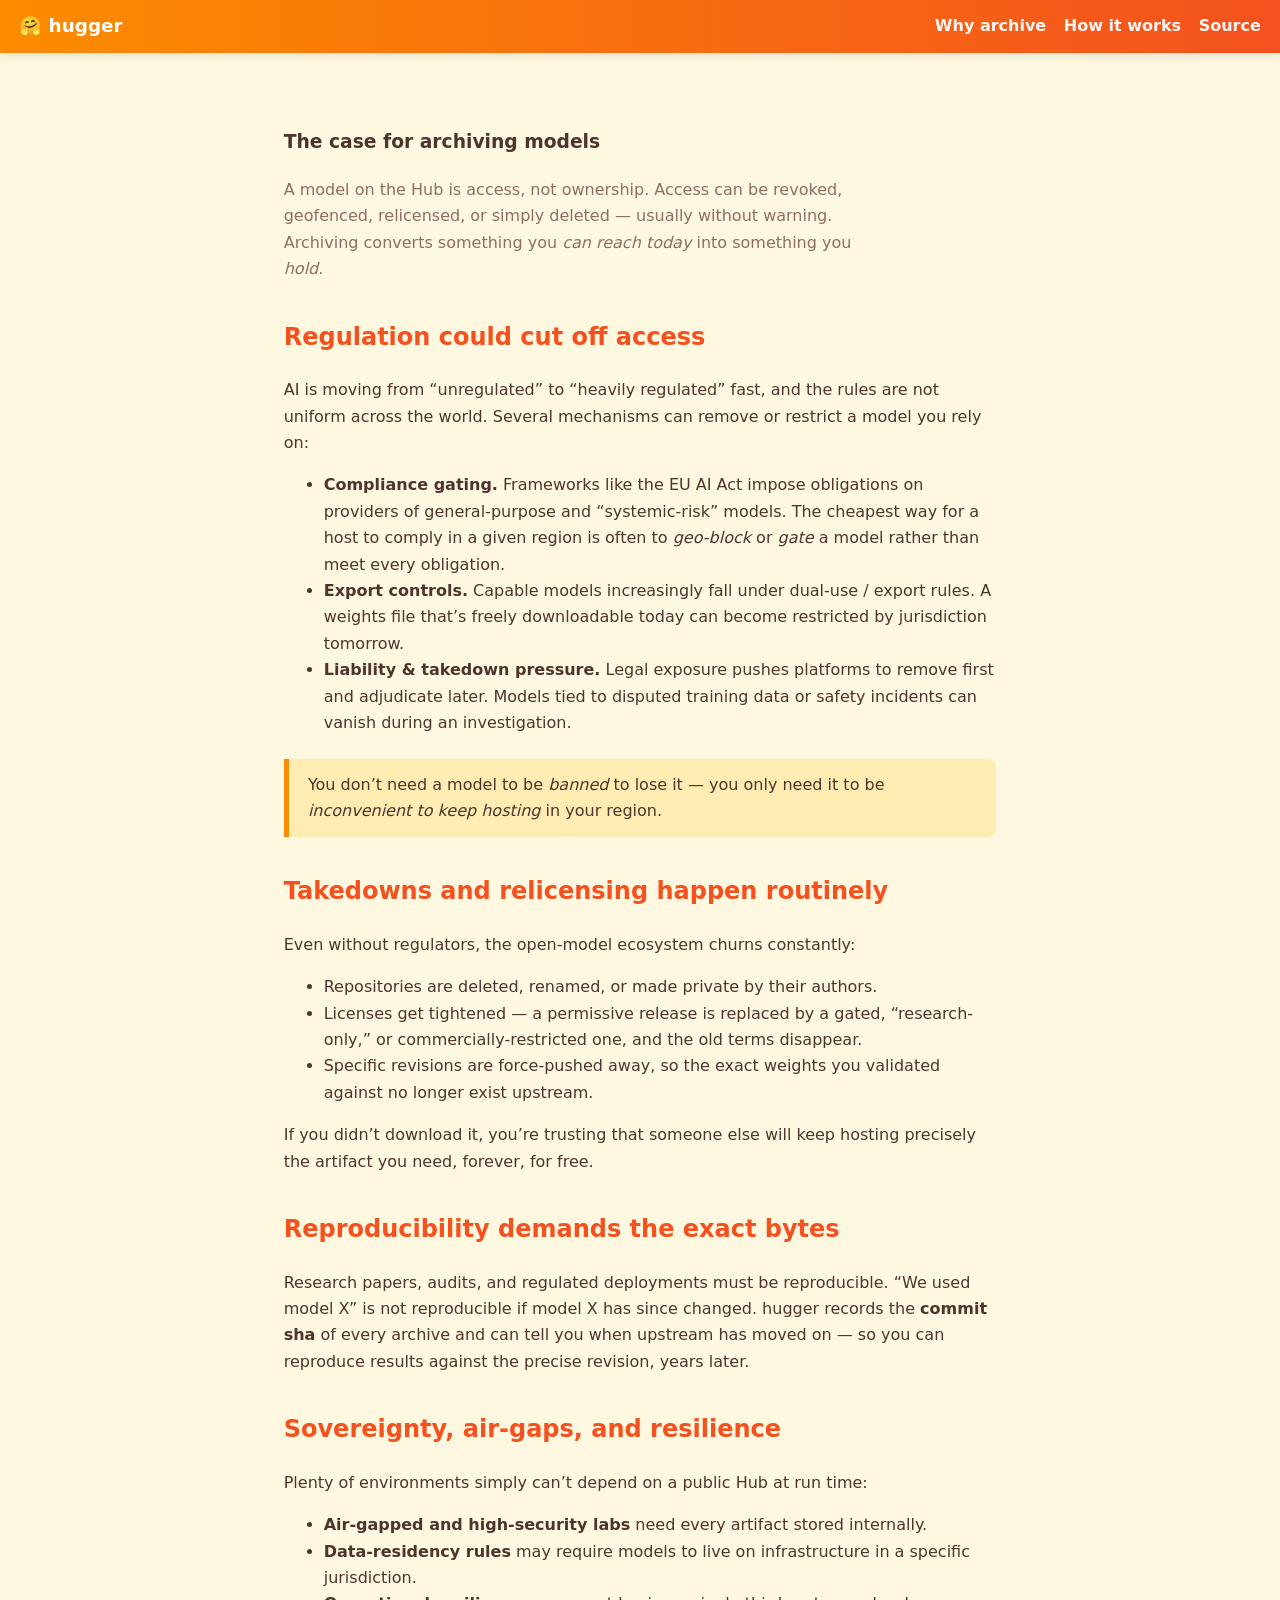
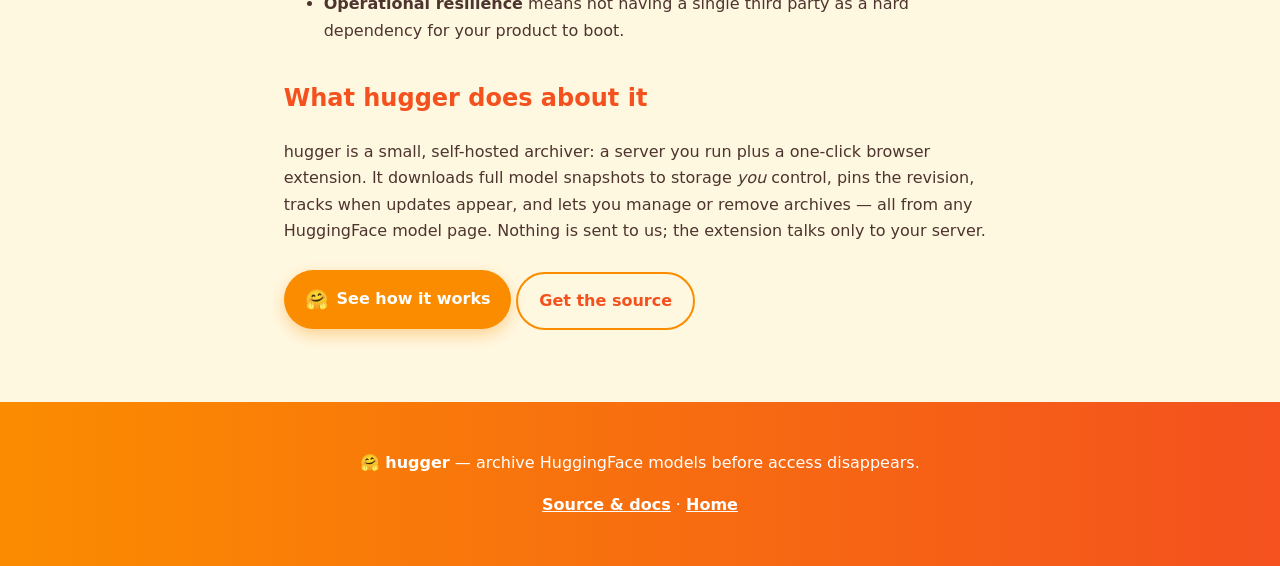
==== website/why.html @ 246c55b5 "Add landing site under website/ explaining the extension Static, no-build site in the app's yellow/o" ====
<!doctype html>
<html lang="en">
<head>
  <meta charset="utf-8" />
  <meta name="viewport" content="width=device-width, initial-scale=1, viewport-fit=cover" />
  <title>The case for archiving models — hugger</title>
  <meta name="description" content="Why keeping your own copy of HuggingFace models matters: regulation, takedowns, relicensing, reproducibility, and sovereignty." />
  <link rel="icon" href="data:image/svg+xml,<svg xmlns='http://www.w3.org/2000/svg' viewBox='0 0 100 100'><text y='.9em' font-size='90'>🤗</text></svg>" />
  <link rel="stylesheet" href="style.css" />
</head>
<body>
  <nav class="nav">
    <a class="brand" href="index.html"><span>🤗</span> hugger</a>
    <span class="links">
      <a href="index.html#why">Why archive</a>
      <a href="index.html#how">How it works</a>
      <a href="https://git.plan.ai/plan-ai/hugger">Source</a>
    </span>
  </nav>

  <section>
    <article class="prose">
      <h1>The case for archiving models</h1>
      <p class="lead">A model on the Hub is access, not ownership. Access can be revoked, geofenced, relicensed, or simply deleted — usually without warning. Archiving converts something you <em>can reach today</em> into something you <em>hold</em>.</p>

      <h2>Regulation could cut off access</h2>
      <p>AI is moving from “unregulated” to “heavily regulated” fast, and the rules are not uniform across the world. Several mechanisms can remove or restrict a model you rely on:</p>
      <ul>
        <li><strong>Compliance gating.</strong> Frameworks like the EU AI Act impose obligations on providers of general-purpose and “systemic-risk” models. The cheapest way for a host to comply in a given region is often to <em>geo-block</em> or <em>gate</em> a model rather than meet every obligation.</li>
        <li><strong>Export controls.</strong> Capable models increasingly fall under dual-use / export rules. A weights file that’s freely downloadable today can become restricted by jurisdiction tomorrow.</li>
        <li><strong>Liability &amp; takedown pressure.</strong> Legal exposure pushes platforms to remove first and adjudicate later. Models tied to disputed training data or safety incidents can vanish during an investigation.</li>
      </ul>
      <blockquote>You don’t need a model to be <em>banned</em> to lose it — you only need it to be <em>inconvenient to keep hosting</em> in your region.</blockquote>

      <h2>Takedowns and relicensing happen routinely</h2>
      <p>Even without regulators, the open-model ecosystem churns constantly:</p>
      <ul>
        <li>Repositories are deleted, renamed, or made private by their authors.</li>
        <li>Licenses get tightened — a permissive release is replaced by a gated, “research-only,” or commercially-restricted one, and the old terms disappear.</li>
        <li>Specific revisions are force-pushed away, so the exact weights you validated against no longer exist upstream.</li>
      </ul>
      <p>If you didn’t download it, you’re trusting that someone else will keep hosting precisely the artifact you need, forever, for free.</p>

      <h2>Reproducibility demands the exact bytes</h2>
      <p>Research papers, audits, and regulated deployments must be reproducible. “We used model X” is not reproducible if model X has since changed. hugger records the <strong>commit sha</strong> of every archive and can tell you when upstream has moved on — so you can reproduce results against the precise revision, years later.</p>

      <h2>Sovereignty, air-gaps, and resilience</h2>
      <p>Plenty of environments simply can’t depend on a public Hub at run time:</p>
      <ul>
        <li><strong>Air-gapped and high-security labs</strong> need every artifact stored internally.</li>
        <li><strong>Data-residency rules</strong> may require models to live on infrastructure in a specific jurisdiction.</li>
        <li><strong>Operational resilience</strong> means not having a single third party as a hard dependency for your product to boot.</li>
      </ul>

      <h2>What hugger does about it</h2>
      <p>hugger is a small, self-hosted archiver: a server you run plus a one-click browser extension. It downloads full model snapshots to storage <em>you</em> control, pins the revision, tracks when updates appear, and lets you manage or remove archives — all from any HuggingFace model page. Nothing is sent to us; the extension talks only to your server.</p>
      <p style="margin-top:1.6rem">
        <a class="btn" href="index.html#how"><span class="ico">🤗</span> See how it works</a>
        <a class="btn ghost" href="https://git.plan.ai/plan-ai/hugger">Get the source</a>
      </p>
    </article>
  </section>

  <footer>
    <p>🤗 <strong>hugger</strong> — archive HuggingFace models before access disappears.</p>
    <p><a href="https://git.plan.ai/plan-ai/hugger">Source &amp; docs</a> · <a href="index.html">Home</a></p>
  </footer>
</body>
</html>
---- website/style.css ----
:root {
  --bg: #FFF8E1;
  --surface: #FFECB3;
  --surface-2: #FFE082;
  --ink: #4E342E;
  --muted: #8D6E63;
  --accent: #FB8C00;
  --accent-2: #F4511E;
  --danger: #E53935;
  --ok: #2E7D32;
  --radius: 14px;
  --maxw: 1000px;
}

* { box-sizing: border-box; }

html { scroll-behavior: smooth; }

body {
  margin: 0;
  background: var(--bg);
  color: var(--ink);
  font-family: system-ui, -apple-system, "Segoe UI", Roboto, sans-serif;
  line-height: 1.65;
}

a { color: var(--accent-2); }

/* --- top nav --- */
.nav {
  position: sticky;
  top: 0;
  z-index: 10;
  display: flex;
  align-items: center;
  gap: 1rem;
  padding: .7rem 1.2rem;
  background: linear-gradient(90deg, var(--accent), var(--accent-2));
  color: #fff;
  box-shadow: 0 2px 10px rgba(0, 0, 0, .12);
}
.nav .brand { font-weight: 800; font-size: 1.15rem; display: flex; align-items: center; gap: .4rem; text-decoration: none; color: #fff; }
.nav .links { margin-left: auto; display: flex; gap: 1.1rem; }
.nav .links a { color: #fff; text-decoration: none; font-weight: 600; opacity: .95; }
.nav .links a:hover { opacity: 1; text-decoration: underline; }

/* --- layout --- */
section { padding: 3.5rem 1.2rem; }
.wrap { max-width: var(--maxw); margin: 0 auto; }
.center { text-align: center; }

/* --- hero --- */
.hero {
  padding-top: 4.5rem;
  padding-bottom: 3rem;
  background:
    radial-gradient(900px 380px at 50% -8%, #FFFDE7 0%, rgba(255, 253, 231, 0) 70%),
    var(--bg);
}
.hero .emoji {
  font-size: clamp(5rem, 18vw, 9rem);
  line-height: 1;
  filter: drop-shadow(0 8px 18px rgba(244, 81, 30, .25));
  animation: bob 4s ease-in-out infinite;
}
@keyframes bob { 0%,100% { transform: translateY(0); } 50% { transform: translateY(-10px); } }
@media (prefers-reduced-motion: reduce) { .hero .emoji { animation: none; } }

.hero h1 {
  font-size: clamp(2.8rem, 8vw, 4.5rem);
  margin: .4rem 0 .2rem;
  background: linear-gradient(90deg, var(--accent), var(--accent-2));
  -webkit-background-clip: text;
  background-clip: text;
  color: transparent;
  letter-spacing: -.02em;
}
.hero .tagline {
  font-size: clamp(1.1rem, 2.6vw, 1.5rem);
  color: var(--muted);
  max-width: 36ch;
  margin: .3rem auto 1.8rem;
}

/* --- buttons --- */
.btns { display: flex; flex-wrap: wrap; gap: .8rem; justify-content: center; }
.btn {
  display: inline-flex;
  align-items: center;
  gap: .5rem;
  padding: .85rem 1.3rem;
  border-radius: 999px;
  font-weight: 700;
  text-decoration: none;
  background: var(--accent);
  color: #fff;
  box-shadow: 0 6px 16px rgba(251, 140, 0, .35);
  transition: transform .12s ease, background .12s ease;
}
.btn:hover { background: var(--accent-2); transform: translateY(-2px); }
.btn.ghost { background: transparent; color: var(--accent-2); border: 2px solid var(--accent); box-shadow: none; }
.btn.ghost:hover { background: var(--surface-2); }
.btn .ico { font-size: 1.2em; }
.subtle { color: var(--muted); font-size: .9rem; margin-top: 1rem; }

/* --- cards --- */
.grid { display: grid; gap: 1.2rem; grid-template-columns: repeat(auto-fit, minmax(230px, 1fr)); }
.card {
  background: var(--surface);
  border: 1px solid var(--surface-2);
  border-radius: var(--radius);
  padding: 1.4rem;
}
.card h3 { margin: .2rem 0 .5rem; color: var(--accent-2); }
.card .ico { font-size: 1.8rem; }

.alt { background: var(--surface); }
h2.section-title { font-size: clamp(1.6rem, 4vw, 2.2rem); margin-top: 0; }
.lead { color: var(--muted); max-width: 60ch; }

/* --- steps --- */
.steps { counter-reset: step; display: grid; gap: 1rem; }
.step { display: flex; gap: 1rem; align-items: flex-start; }
.step .n {
  counter-increment: step;
  flex: 0 0 auto;
  width: 2rem; height: 2rem;
  border-radius: 999px;
  background: var(--accent);
  color: #fff; font-weight: 800;
  display: grid; place-items: center;
}
.step .n::before { content: counter(step); }

/* --- footer --- */
footer {
  background: linear-gradient(90deg, var(--accent), var(--accent-2));
  color: #fff;
  padding: 2rem 1.2rem;
  text-align: center;
}
footer a { color: #fff; font-weight: 600; }

/* --- prose (why page) --- */
.prose { max-width: 70ch; margin: 0 auto; }
.prose h2 { color: var(--accent-2); margin-top: 2.2rem; }
.prose blockquote {
  margin: 1.4rem 0;
  padding: .8rem 1.2rem;
  border-left: 5px solid var(--accent);
  background: var(--surface);
  border-radius: 0 8px 8px 0;
  color: var(--ink);
}
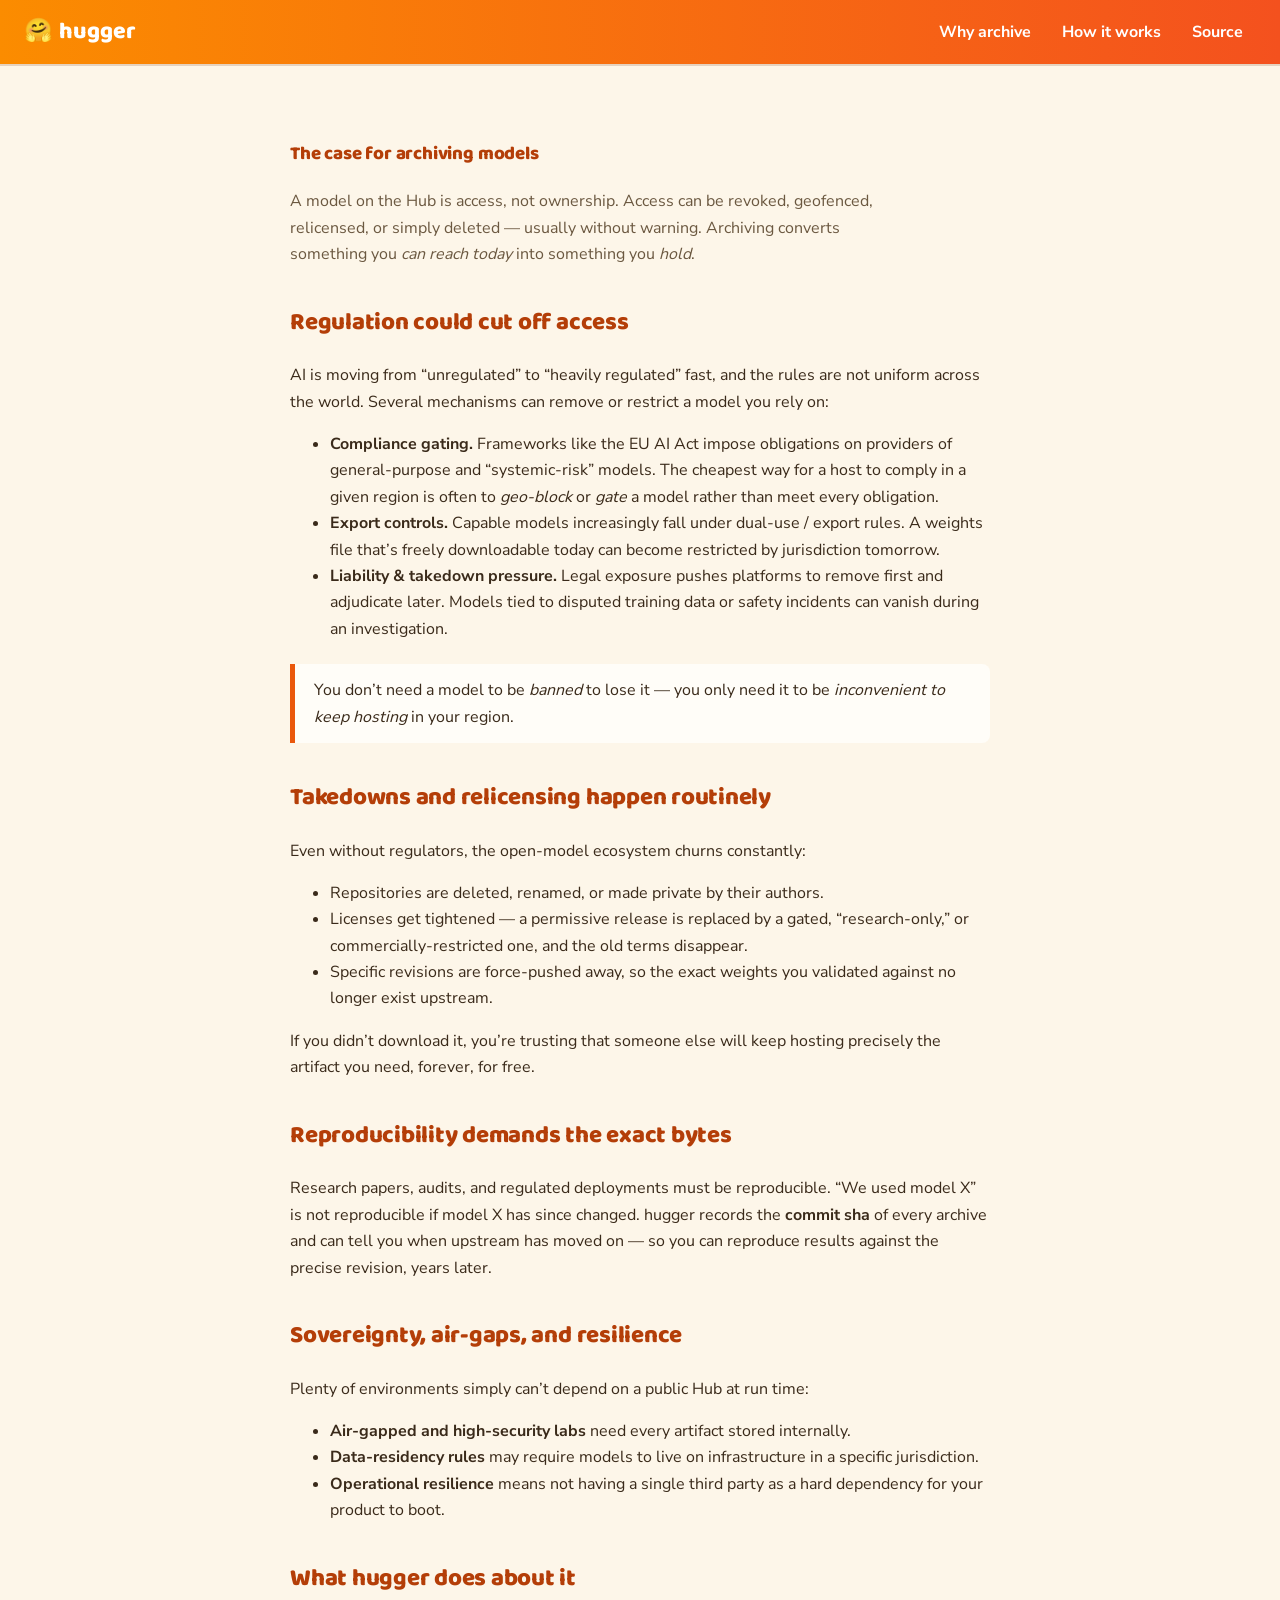
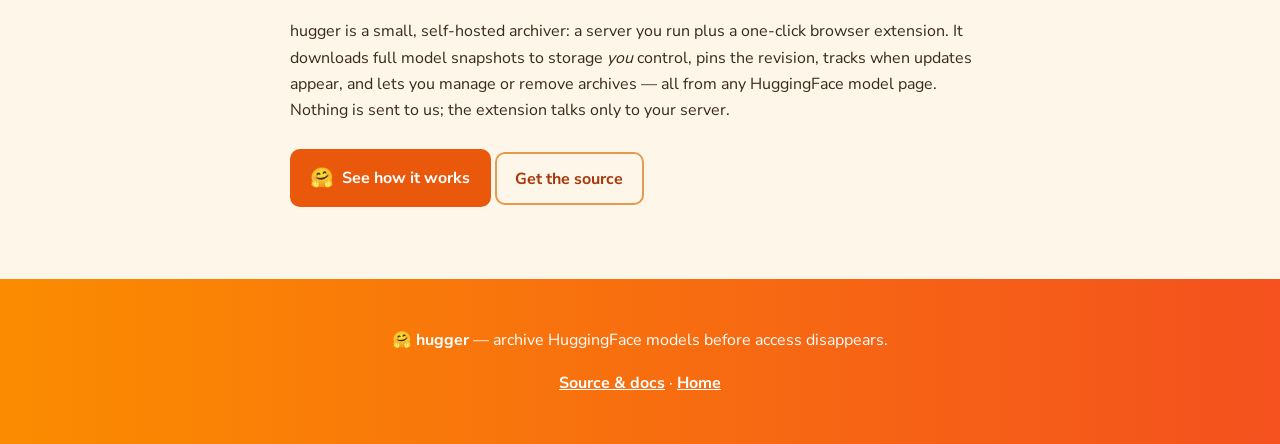
==== commit 5f5d4325: "Restyle marketing website to match app design system Cream palette, app-orange accents, self-hosted " ====
--- a/website/why.html
+++ b/website/why.html
@@ -6,6 +6,7 @@
   <title>The case for archiving models — hugger</title>
   <meta name="description" content="Why keeping your own copy of HuggingFace models matters: regulation, takedowns, relicensing, reproducibility, and sovereignty." />
   <link rel="icon" href="data:image/svg+xml,<svg xmlns='http://www.w3.org/2000/svg' viewBox='0 0 100 100'><text y='.9em' font-size='90'>🤗</text></svg>" />
+  <link rel="stylesheet" href="fonts.css" />
   <link rel="stylesheet" href="style.css" />
 </head>
 <body>
--- a/website/fonts.css
+++ b/website/fonts.css
@@ -0,0 +1,170 @@
+/* latin-ext */
+@font-face {
+  font-family: 'Baloo 2';
+  font-style: normal;
+  font-weight: 700;
+  font-display: swap;
+  src: url(fonts/Baloo2-700-latin-ext.woff2) format('woff2');
+  unicode-range: U+0100-02BA, U+02BD-02C5, U+02C7-02CC, U+02CE-02D7, U+02DD-02FF, U+0304, U+0308, U+0329, U+1D00-1DBF, U+1E00-1E9F, U+1EF2-1EFF, U+2020, U+20A0-20AB, U+20AD-20C0, U+2113, U+2C60-2C7F, U+A720-A7FF;
+}
+/* latin */
+@font-face {
+  font-family: 'Baloo 2';
+  font-style: normal;
+  font-weight: 700;
+  font-display: swap;
+  src: url(fonts/Baloo2-700-latin.woff2) format('woff2');
+  unicode-range: U+0000-00FF, U+0131, U+0152-0153, U+02BB-02BC, U+02C6, U+02DA, U+02DC, U+0304, U+0308, U+0329, U+2000-206F, U+20AC, U+2122, U+2191, U+2193, U+2212, U+2215, U+FEFF, U+FFFD;
+}
+/* latin-ext */
+@font-face {
+  font-family: 'Baloo 2';
+  font-style: normal;
+  font-weight: 800;
+  font-display: swap;
+  src: url(fonts/Baloo2-800-latin-ext.woff2) format('woff2');
+  unicode-range: U+0100-02BA, U+02BD-02C5, U+02C7-02CC, U+02CE-02D7, U+02DD-02FF, U+0304, U+0308, U+0329, U+1D00-1DBF, U+1E00-1E9F, U+1EF2-1EFF, U+2020, U+20A0-20AB, U+20AD-20C0, U+2113, U+2C60-2C7F, U+A720-A7FF;
+}
+/* latin */
+@font-face {
+  font-family: 'Baloo 2';
+  font-style: normal;
+  font-weight: 800;
+  font-display: swap;
+  src: url(fonts/Baloo2-800-latin.woff2) format('woff2');
+  unicode-range: U+0000-00FF, U+0131, U+0152-0153, U+02BB-02BC, U+02C6, U+02DA, U+02DC, U+0304, U+0308, U+0329, U+2000-206F, U+20AC, U+2122, U+2191, U+2193, U+2212, U+2215, U+FEFF, U+FFFD;
+}
+/* latin-ext */
+@font-face {
+  font-family: 'JetBrains Mono';
+  font-style: normal;
+  font-weight: 400;
+  font-display: swap;
+  src: url(fonts/JetBrainsMono-400-latin-ext.woff2) format('woff2');
+  unicode-range: U+0100-02BA, U+02BD-02C5, U+02C7-02CC, U+02CE-02D7, U+02DD-02FF, U+0304, U+0308, U+0329, U+1D00-1DBF, U+1E00-1E9F, U+1EF2-1EFF, U+2020, U+20A0-20AB, U+20AD-20C0, U+2113, U+2C60-2C7F, U+A720-A7FF;
+}
+/* latin */
+@font-face {
+  font-family: 'JetBrains Mono';
+  font-style: normal;
+  font-weight: 400;
+  font-display: swap;
+  src: url(fonts/JetBrainsMono-400-latin.woff2) format('woff2');
+  unicode-range: U+0000-00FF, U+0131, U+0152-0153, U+02BB-02BC, U+02C6, U+02DA, U+02DC, U+0304, U+0308, U+0329, U+2000-206F, U+20AC, U+2122, U+2191, U+2193, U+2212, U+2215, U+FEFF, U+FFFD;
+}
+/* latin-ext */
+@font-face {
+  font-family: 'JetBrains Mono';
+  font-style: normal;
+  font-weight: 500;
+  font-display: swap;
+  src: url(fonts/JetBrainsMono-500-latin-ext.woff2) format('woff2');
+  unicode-range: U+0100-02BA, U+02BD-02C5, U+02C7-02CC, U+02CE-02D7, U+02DD-02FF, U+0304, U+0308, U+0329, U+1D00-1DBF, U+1E00-1E9F, U+1EF2-1EFF, U+2020, U+20A0-20AB, U+20AD-20C0, U+2113, U+2C60-2C7F, U+A720-A7FF;
+}
+/* latin */
+@font-face {
+  font-family: 'JetBrains Mono';
+  font-style: normal;
+  font-weight: 500;
+  font-display: swap;
+  src: url(fonts/JetBrainsMono-500-latin.woff2) format('woff2');
+  unicode-range: U+0000-00FF, U+0131, U+0152-0153, U+02BB-02BC, U+02C6, U+02DA, U+02DC, U+0304, U+0308, U+0329, U+2000-206F, U+20AC, U+2122, U+2191, U+2193, U+2212, U+2215, U+FEFF, U+FFFD;
+}
+/* latin-ext */
+@font-face {
+  font-family: 'JetBrains Mono';
+  font-style: normal;
+  font-weight: 700;
+  font-display: swap;
+  src: url(fonts/JetBrainsMono-700-latin-ext.woff2) format('woff2');
+  unicode-range: U+0100-02BA, U+02BD-02C5, U+02C7-02CC, U+02CE-02D7, U+02DD-02FF, U+0304, U+0308, U+0329, U+1D00-1DBF, U+1E00-1E9F, U+1EF2-1EFF, U+2020, U+20A0-20AB, U+20AD-20C0, U+2113, U+2C60-2C7F, U+A720-A7FF;
+}
+/* latin */
+@font-face {
+  font-family: 'JetBrains Mono';
+  font-style: normal;
+  font-weight: 700;
+  font-display: swap;
+  src: url(fonts/JetBrainsMono-700-latin.woff2) format('woff2');
+  unicode-range: U+0000-00FF, U+0131, U+0152-0153, U+02BB-02BC, U+02C6, U+02DA, U+02DC, U+0304, U+0308, U+0329, U+2000-206F, U+20AC, U+2122, U+2191, U+2193, U+2212, U+2215, U+FEFF, U+FFFD;
+}
+/* latin-ext */
+@font-face {
+  font-family: 'Nunito Sans';
+  font-style: normal;
+  font-weight: 400;
+  font-stretch: 100%;
+  font-display: swap;
+  src: url(fonts/NunitoSans-400-latin-ext.woff2) format('woff2');
+  unicode-range: U+0100-02BA, U+02BD-02C5, U+02C7-02CC, U+02CE-02D7, U+02DD-02FF, U+0304, U+0308, U+0329, U+1D00-1DBF, U+1E00-1E9F, U+1EF2-1EFF, U+2020, U+20A0-20AB, U+20AD-20C0, U+2113, U+2C60-2C7F, U+A720-A7FF;
+}
+/* latin */
+@font-face {
+  font-family: 'Nunito Sans';
+  font-style: normal;
+  font-weight: 400;
+  font-stretch: 100%;
+  font-display: swap;
+  src: url(fonts/NunitoSans-400-latin.woff2) format('woff2');
+  unicode-range: U+0000-00FF, U+0131, U+0152-0153, U+02BB-02BC, U+02C6, U+02DA, U+02DC, U+0304, U+0308, U+0329, U+2000-206F, U+20AC, U+2122, U+2191, U+2193, U+2212, U+2215, U+FEFF, U+FFFD;
+}
+/* latin-ext */
+@font-face {
+  font-family: 'Nunito Sans';
+  font-style: normal;
+  font-weight: 600;
+  font-stretch: 100%;
+  font-display: swap;
+  src: url(fonts/NunitoSans-600-latin-ext.woff2) format('woff2');
+  unicode-range: U+0100-02BA, U+02BD-02C5, U+02C7-02CC, U+02CE-02D7, U+02DD-02FF, U+0304, U+0308, U+0329, U+1D00-1DBF, U+1E00-1E9F, U+1EF2-1EFF, U+2020, U+20A0-20AB, U+20AD-20C0, U+2113, U+2C60-2C7F, U+A720-A7FF;
+}
+/* latin */
+@font-face {
+  font-family: 'Nunito Sans';
+  font-style: normal;
+  font-weight: 600;
+  font-stretch: 100%;
+  font-display: swap;
+  src: url(fonts/NunitoSans-600-latin.woff2) format('woff2');
+  unicode-range: U+0000-00FF, U+0131, U+0152-0153, U+02BB-02BC, U+02C6, U+02DA, U+02DC, U+0304, U+0308, U+0329, U+2000-206F, U+20AC, U+2122, U+2191, U+2193, U+2212, U+2215, U+FEFF, U+FFFD;
+}
+/* latin-ext */
+@font-face {
+  font-family: 'Nunito Sans';
+  font-style: normal;
+  font-weight: 700;
+  font-stretch: 100%;
+  font-display: swap;
+  src: url(fonts/NunitoSans-700-latin-ext.woff2) format('woff2');
+  unicode-range: U+0100-02BA, U+02BD-02C5, U+02C7-02CC, U+02CE-02D7, U+02DD-02FF, U+0304, U+0308, U+0329, U+1D00-1DBF, U+1E00-1E9F, U+1EF2-1EFF, U+2020, U+20A0-20AB, U+20AD-20C0, U+2113, U+2C60-2C7F, U+A720-A7FF;
+}
+/* latin */
+@font-face {
+  font-family: 'Nunito Sans';
+  font-style: normal;
+  font-weight: 700;
+  font-stretch: 100%;
+  font-display: swap;
+  src: url(fonts/NunitoSans-700-latin.woff2) format('woff2');
+  unicode-range: U+0000-00FF, U+0131, U+0152-0153, U+02BB-02BC, U+02C6, U+02DA, U+02DC, U+0304, U+0308, U+0329, U+2000-206F, U+20AC, U+2122, U+2191, U+2193, U+2212, U+2215, U+FEFF, U+FFFD;
+}
+/* latin-ext */
+@font-face {
+  font-family: 'Nunito Sans';
+  font-style: normal;
+  font-weight: 800;
+  font-stretch: 100%;
+  font-display: swap;
+  src: url(fonts/NunitoSans-800-latin-ext.woff2) format('woff2');
+  unicode-range: U+0100-02BA, U+02BD-02C5, U+02C7-02CC, U+02CE-02D7, U+02DD-02FF, U+0304, U+0308, U+0329, U+1D00-1DBF, U+1E00-1E9F, U+1EF2-1EFF, U+2020, U+20A0-20AB, U+20AD-20C0, U+2113, U+2C60-2C7F, U+A720-A7FF;
+}
+/* latin */
+@font-face {
+  font-family: 'Nunito Sans';
+  font-style: normal;
+  font-weight: 800;
+  font-stretch: 100%;
+  font-display: swap;
+  src: url(fonts/NunitoSans-800-latin.woff2) format('woff2');
+  unicode-range: U+0000-00FF, U+0131, U+0152-0153, U+02BB-02BC, U+02C6, U+02DA, U+02DC, U+0304, U+0308, U+0329, U+2000-206F, U+20AC, U+2122, U+2191, U+2193, U+2212, U+2215, U+FEFF, U+FFFD;
+}
--- a/website/style.css
+++ b/website/style.css
@@ -1,51 +1,66 @@
+/* Marketing site styled to match the hugger app's design system
+   (claude.ai/design tokens). Self-hosted fonts via fonts.css — no CDN. */
 :root {
-  --bg: #FFF8E1;
-  --surface: #FFECB3;
-  --surface-2: #FFE082;
-  --ink: #4E342E;
-  --muted: #8D6E63;
-  --accent: #FB8C00;
-  --accent-2: #F4511E;
-  --danger: #E53935;
-  --ok: #2E7D32;
+  --cream: #FDF6E9;
+  --surface: #FFFDF8;
+  --surface-2: #FBF1DC;
+  --line: #EAB378;
+  --linesoft: #F1E2C6;
+  --divider: #F2DDBB;
+  --ink: #3A2A1A;
+  --muted: #6B5840;
+  --muted-2: #8A6D4A;
+  --accent: #EA580C;
+  --accent-h: #D9500B;
+  --accent-ink: #B43E08;
+  --accent-ink-2: #A8370A;
+  --ghost-b: #E59A4E;
+  --ghost-h: #FFF3E0;
+  /* original hugger header gradient (amber -> deep orange) */
+  --hdr: linear-gradient(90deg, #FB8C00, #F4511E);
   --radius: 14px;
-  --maxw: 1000px;
+  --maxw: 1100px;
+  --brand: "Baloo 2", "Nunito Sans", system-ui, sans-serif;
+  --sans: "Nunito Sans", system-ui, -apple-system, "Segoe UI", Roboto, sans-serif;
 }
 
 * { box-sizing: border-box; }
-
 html { scroll-behavior: smooth; }
 
 body {
   margin: 0;
-  background: var(--bg);
+  background: var(--cream);
   color: var(--ink);
-  font-family: system-ui, -apple-system, "Segoe UI", Roboto, sans-serif;
+  font-family: var(--sans);
   line-height: 1.65;
+  -webkit-font-smoothing: antialiased;
+  text-rendering: optimizeLegibility;
 }
 
-a { color: var(--accent-2); }
+a { color: var(--accent-ink-2); }
+h1, h2, h3 { font-family: var(--brand); font-weight: 800; letter-spacing: -.01em; }
 
 /* --- top nav --- */
 .nav {
   position: sticky;
   top: 0;
-  z-index: 10;
+  z-index: 40;
   display: flex;
   align-items: center;
   gap: 1rem;
-  padding: .7rem 1.2rem;
-  background: linear-gradient(90deg, var(--accent), var(--accent-2));
+  height: 64px;
+  padding: 0 1.5rem;
+  background: var(--hdr);
   color: #fff;
-  box-shadow: 0 2px 10px rgba(0, 0, 0, .12);
+  box-shadow: 0 2px 0 rgba(120, 50, 0, .18);
 }
-.nav .brand { font-weight: 800; font-size: 1.15rem; display: flex; align-items: center; gap: .4rem; text-decoration: none; color: #fff; }
-.nav .links { margin-left: auto; display: flex; gap: 1.1rem; }
-.nav .links a { color: #fff; text-decoration: none; font-weight: 600; opacity: .95; }
-.nav .links a:hover { opacity: 1; text-decoration: underline; }
+.nav .brand { font-family: var(--brand); font-weight: 800; font-size: 1.45rem; display: flex; align-items: center; gap: .4rem; text-decoration: none; color: #fff; }
+.nav .links { margin-left: auto; display: flex; gap: .3rem; }
+.nav .links a { color: #fff; text-decoration: none; font-weight: 700; padding: 9px 13px; border-radius: 8px; }
+.nav .links a:hover { background: rgba(255, 255, 255, .14); }
 
 /* --- layout --- */
-section { padding: 3.5rem 1.2rem; }
+section { padding: 3.5rem 1.5rem; }
 .wrap { max-width: var(--maxw); margin: 0 auto; }
 .center { text-align: center; }
 
@@ -54,8 +69,8 @@
   padding-top: 4.5rem;
   padding-bottom: 3rem;
   background:
-    radial-gradient(900px 380px at 50% -8%, #FFFDE7 0%, rgba(255, 253, 231, 0) 70%),
-    var(--bg);
+    radial-gradient(900px 380px at 50% -8%, #FFFBEF 0%, rgba(255, 251, 239, 0) 70%),
+    var(--cream);
 }
 .hero .emoji {
   font-size: clamp(5rem, 18vw, 9rem);
@@ -69,37 +84,37 @@
 .hero h1 {
   font-size: clamp(2.8rem, 8vw, 4.5rem);
   margin: .4rem 0 .2rem;
-  background: linear-gradient(90deg, var(--accent), var(--accent-2));
+  background: var(--hdr);
   -webkit-background-clip: text;
   background-clip: text;
   color: transparent;
-  letter-spacing: -.02em;
 }
 .hero .tagline {
   font-size: clamp(1.1rem, 2.6vw, 1.5rem);
   color: var(--muted);
-  max-width: 36ch;
+  max-width: 38ch;
   margin: .3rem auto 1.8rem;
 }
 
-/* --- buttons --- */
+/* --- buttons (app: fixed, rounded-lg, 2px border) --- */
 .btns { display: flex; flex-wrap: wrap; gap: .8rem; justify-content: center; }
 .btn {
   display: inline-flex;
   align-items: center;
   gap: .5rem;
-  padding: .85rem 1.3rem;
-  border-radius: 999px;
+  padding: .7rem 1.15rem;
+  border-radius: 10px;
+  border: 2px solid var(--accent);
   font-weight: 700;
+  font-size: 1rem;
   text-decoration: none;
   background: var(--accent);
   color: #fff;
-  box-shadow: 0 6px 16px rgba(251, 140, 0, .35);
-  transition: transform .12s ease, background .12s ease;
+  transition: background .15s ease, border-color .15s ease, transform .12s ease;
 }
-.btn:hover { background: var(--accent-2); transform: translateY(-2px); }
-.btn.ghost { background: transparent; color: var(--accent-2); border: 2px solid var(--accent); box-shadow: none; }
-.btn.ghost:hover { background: var(--surface-2); }
+.btn:hover { background: var(--accent-h); border-color: var(--accent-h); transform: translateY(-1px); }
+.btn.ghost { background: transparent; color: var(--accent-ink-2); border-color: var(--ghost-b); }
+.btn.ghost:hover { background: var(--ghost-h); transform: translateY(-1px); }
 .btn .ico { font-size: 1.2em; }
 .subtle { color: var(--muted); font-size: .9rem; margin-top: 1rem; }
 
@@ -107,15 +122,15 @@
 .grid { display: grid; gap: 1.2rem; grid-template-columns: repeat(auto-fit, minmax(230px, 1fr)); }
 .card {
   background: var(--surface);
-  border: 1px solid var(--surface-2);
+  border: 2px solid var(--line);
   border-radius: var(--radius);
-  padding: 1.4rem;
+  padding: 1.5rem;
 }
-.card h3 { margin: .2rem 0 .5rem; color: var(--accent-2); }
+.card h3 { margin: .2rem 0 .5rem; color: var(--accent-ink); }
 .card .ico { font-size: 1.8rem; }
 
-.alt { background: var(--surface); }
-h2.section-title { font-size: clamp(1.6rem, 4vw, 2.2rem); margin-top: 0; }
+.alt { background: var(--surface-2); }
+h2.section-title { font-size: clamp(1.6rem, 4vw, 2.2rem); margin-top: 0; color: var(--accent-ink); }
 .lead { color: var(--muted); max-width: 60ch; }
 
 /* --- steps --- */
@@ -134,16 +149,17 @@
 
 /* --- footer --- */
 footer {
-  background: linear-gradient(90deg, var(--accent), var(--accent-2));
+  background: var(--hdr);
   color: #fff;
-  padding: 2rem 1.2rem;
+  padding: 2rem 1.5rem;
   text-align: center;
 }
-footer a { color: #fff; font-weight: 600; }
+footer a { color: #fff; font-weight: 700; }
 
 /* --- prose (why page) --- */
 .prose { max-width: 70ch; margin: 0 auto; }
-.prose h2 { color: var(--accent-2); margin-top: 2.2rem; }
+.prose h1 { color: var(--accent-ink); }
+.prose h2 { color: var(--accent-ink); margin-top: 2.2rem; }
 .prose blockquote {
   margin: 1.4rem 0;
   padding: .8rem 1.2rem;
